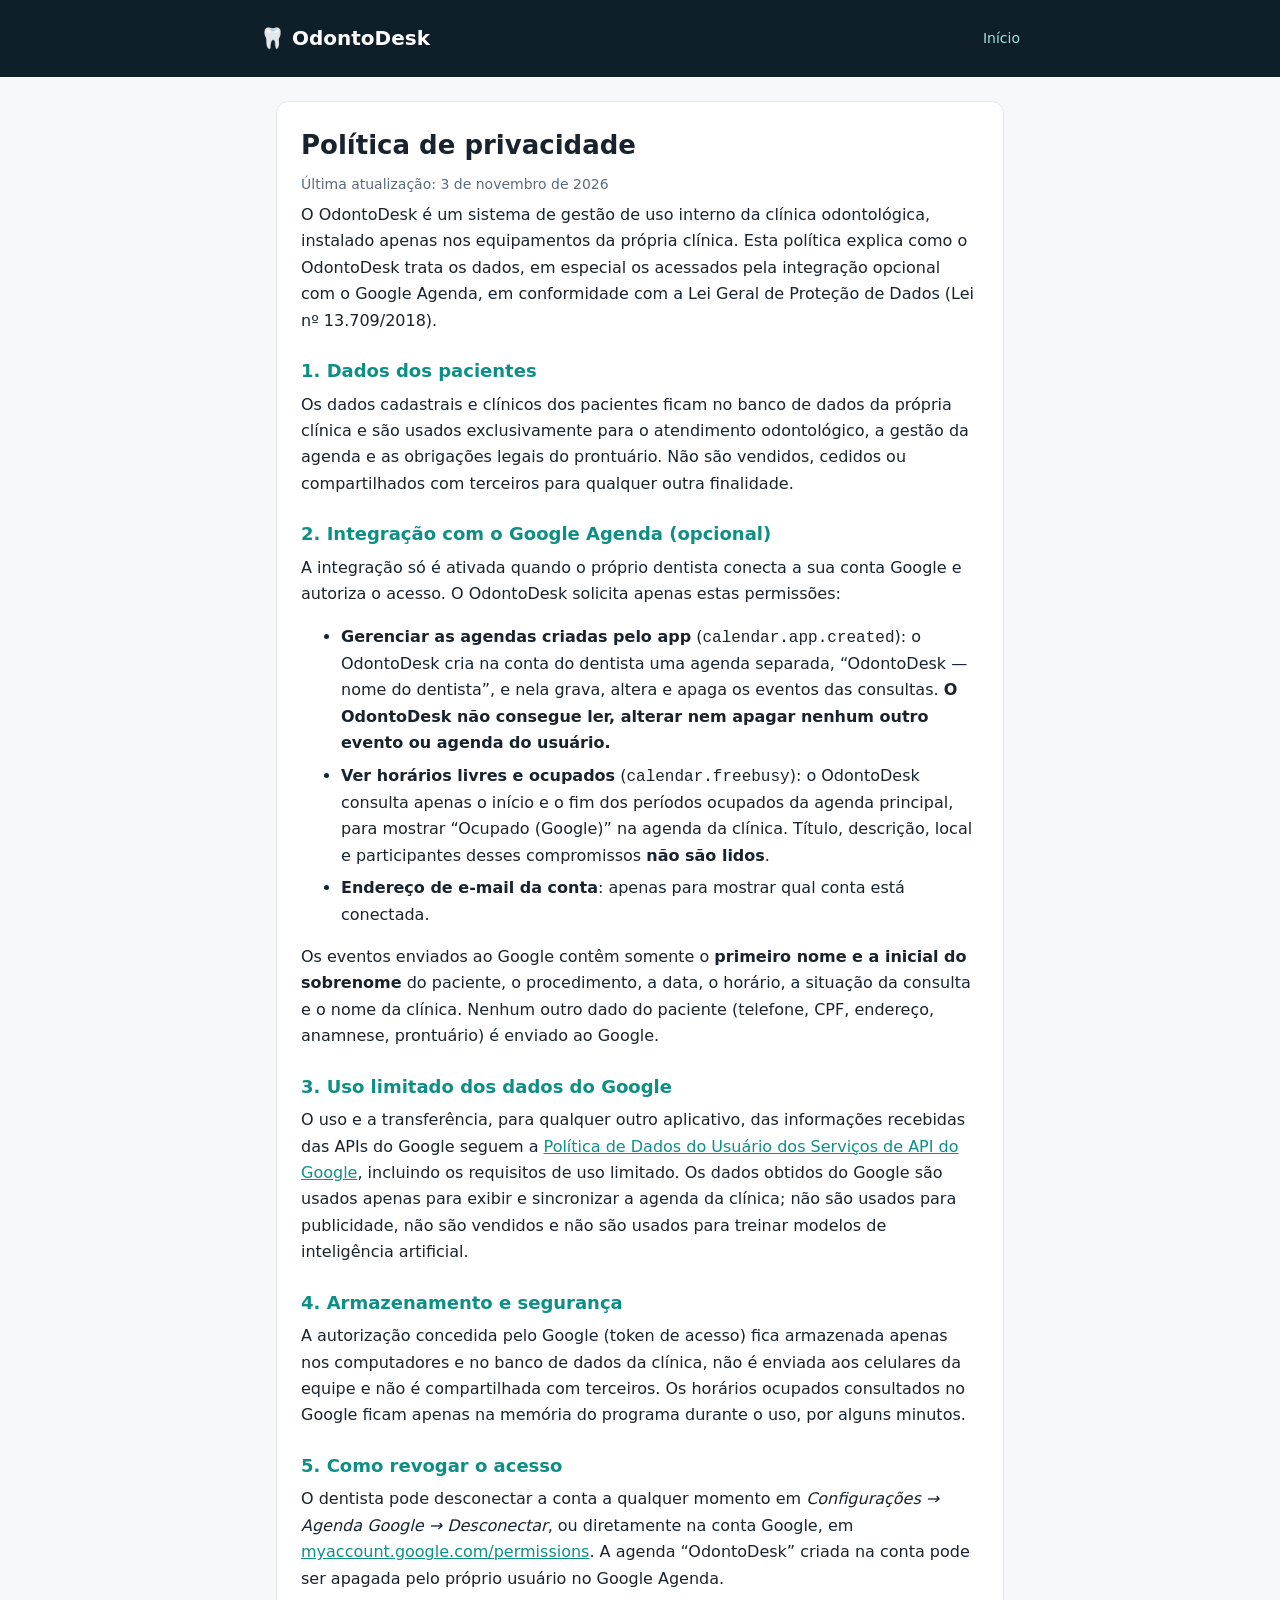
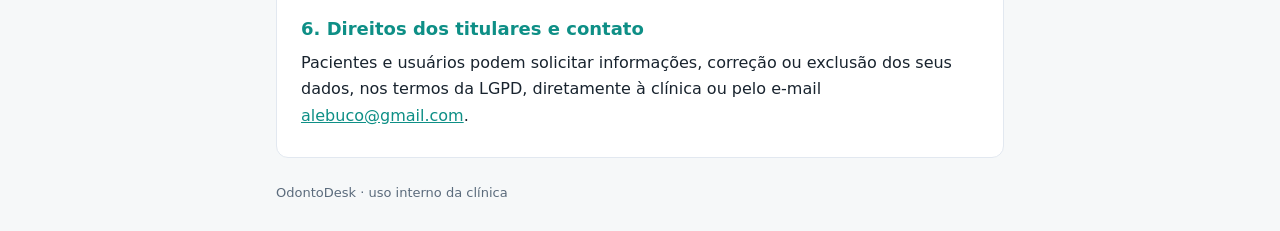
==== privacidade.html @ 3674aa11 "Add files via upload" ====
<!doctype html>
<html lang="pt-BR"><head><meta charset="utf-8"><meta name="viewport" content="width=device-width,initial-scale=1">
<title>Privacidade OdontoDesk</title><meta name="description" content="Política de privacidade do OdontoDesk e da integração com o Google Agenda."><link rel="stylesheet" href="estilo.css"></head>
<body><header><div class="in"><b>🦷 OdontoDesk</b><a href="index.html">Início</a></div></header>
<main><div class="card"><h1>Política de privacidade</h1><p class="muted">Última atualização: 3 de novembro de 2026</p>
<p>O OdontoDesk é um sistema de gestão de uso interno da clínica odontológica, instalado apenas nos equipamentos da própria clínica. Esta política explica como o OdontoDesk trata os dados, em especial os acessados pela integração opcional com o Google Agenda, em conformidade com a Lei Geral de Proteção de Dados (Lei nº 13.709/2018).</p>

<h2>1. Dados dos pacientes</h2>
<p>Os dados cadastrais e clínicos dos pacientes ficam no banco de dados da própria clínica e são usados exclusivamente para o atendimento odontológico, a gestão da agenda e as obrigações legais do prontuário. Não são vendidos, cedidos ou compartilhados com terceiros para qualquer outra finalidade.</p>

<h2>2. Integração com o Google Agenda (opcional)</h2>
<p>A integração só é ativada quando o próprio dentista conecta a sua conta Google e autoriza o acesso. O OdontoDesk solicita apenas estas permissões:</p>
<ul>
<li><b>Gerenciar as agendas criadas pelo app</b> (<code>calendar.app.created</code>): o OdontoDesk cria na conta do dentista uma agenda separada, “OdontoDesk — nome do dentista”, e nela grava, altera e apaga os eventos das consultas. <b>O OdontoDesk não consegue ler, alterar nem apagar nenhum outro evento ou agenda do usuário.</b></li>
<li><b>Ver horários livres e ocupados</b> (<code>calendar.freebusy</code>): o OdontoDesk consulta apenas o início e o fim dos períodos ocupados da agenda principal, para mostrar “Ocupado (Google)” na agenda da clínica. Título, descrição, local e participantes desses compromissos <b>não são lidos</b>.</li>
<li><b>Endereço de e-mail da conta</b>: apenas para mostrar qual conta está conectada.</li>
</ul>
<p>Os eventos enviados ao Google contêm somente o <b>primeiro nome e a inicial do sobrenome</b> do paciente, o procedimento, a data, o horário, a situação da consulta e o nome da clínica. Nenhum outro dado do paciente (telefone, CPF, endereço, anamnese, prontuário) é enviado ao Google.</p>

<h2>3. Uso limitado dos dados do Google</h2>
<p>O uso e a transferência, para qualquer outro aplicativo, das informações recebidas das APIs do Google seguem a <a href="https://developers.google.com/terms/api-services-user-data-policy">Política de Dados do Usuário dos Serviços de API do Google</a>, incluindo os requisitos de uso limitado. Os dados obtidos do Google são usados apenas para exibir e sincronizar a agenda da clínica; não são usados para publicidade, não são vendidos e não são usados para treinar modelos de inteligência artificial.</p>

<h2>4. Armazenamento e segurança</h2>
<p>A autorização concedida pelo Google (token de acesso) fica armazenada apenas nos computadores e no banco de dados da clínica, não é enviada aos celulares da equipe e não é compartilhada com terceiros. Os horários ocupados consultados no Google ficam apenas na memória do programa durante o uso, por alguns minutos.</p>

<h2>5. Como revogar o acesso</h2>
<p>O dentista pode desconectar a conta a qualquer momento em <i>Configurações → Agenda Google → Desconectar</i>, ou diretamente na conta Google, em <a href="https://myaccount.google.com/permissions">myaccount.google.com/permissions</a>. A agenda “OdontoDesk” criada na conta pode ser apagada pelo próprio usuário no Google Agenda.</p>

<h2>6. Direitos dos titulares e contato</h2>
<p>Pacientes e usuários podem solicitar informações, correção ou exclusão dos seus dados, nos termos da LGPD, diretamente à clínica ou pelo e-mail <a href="mailto:alebuco@gmail.com">alebuco@gmail.com</a>.</p>
</div></main>
<footer>OdontoDesk · uso interno da clínica</footer></body></html>
---- estilo.css ----
:root{--ink:#18232e;--muted:#5b6b7c;--accent:#0e8f86;--line:#e2e8f0;--bg:#f6f8f9}
*{box-sizing:border-box}body{margin:0;font:16px/1.65 system-ui,-apple-system,"Segoe UI",Roboto,sans-serif;color:var(--ink);background:var(--bg)}
header{background:#0f1f2a;color:#fff;padding:22px 16px}header .in{max-width:760px;margin:auto;display:flex;align-items:center;gap:12px}
header b{font-size:20px}header a{color:#9fe3dc;text-decoration:none;margin-left:auto;font-size:14px}
main{max-width:760px;margin:24px auto;padding:0 16px}.card{background:#fff;border:1px solid var(--line);border-radius:12px;padding:22px 24px;margin-bottom:18px}
h1{font-size:26px;margin:0 0 6px}h2{font-size:18px;margin:22px 0 6px;color:var(--accent)}p,li{margin:6px 0}.muted{color:var(--muted);font-size:14px}
a{color:var(--accent)}footer{max-width:760px;margin:0 auto 30px;padding:0 16px;color:var(--muted);font-size:13px}
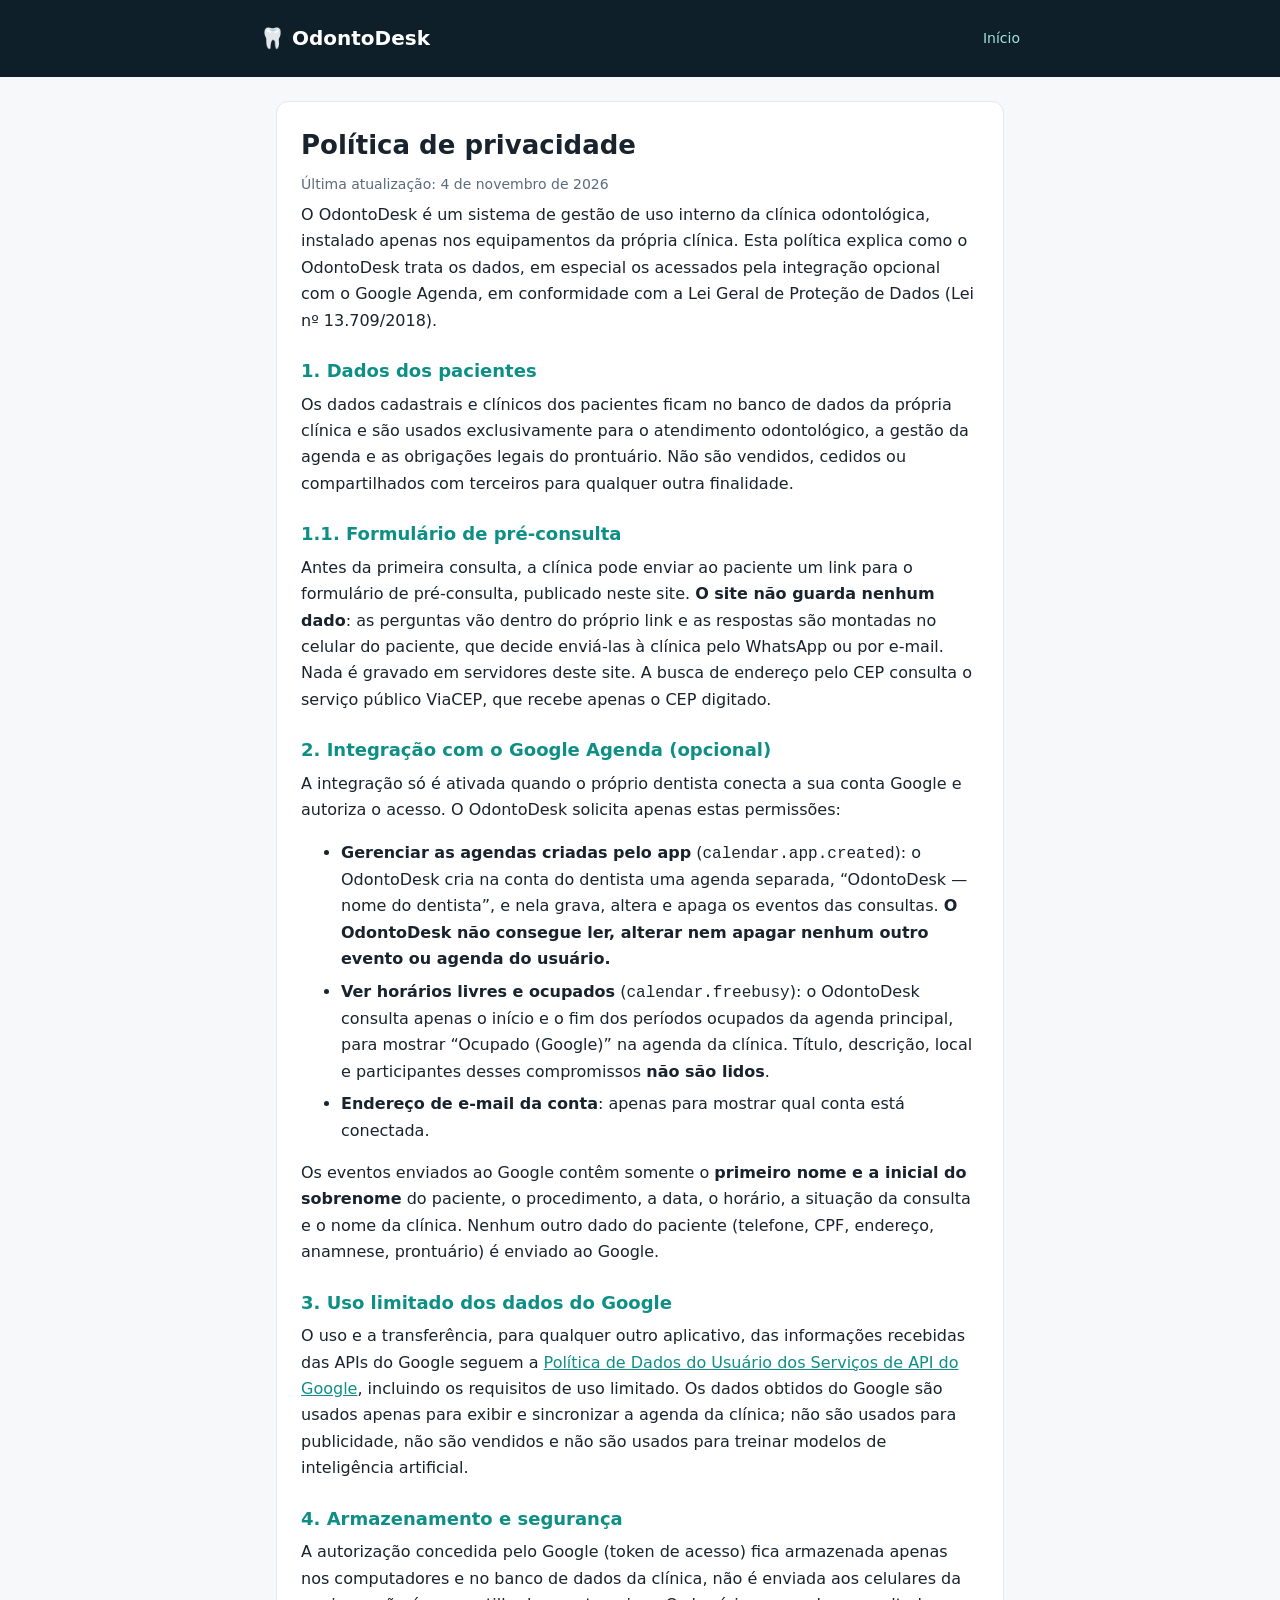
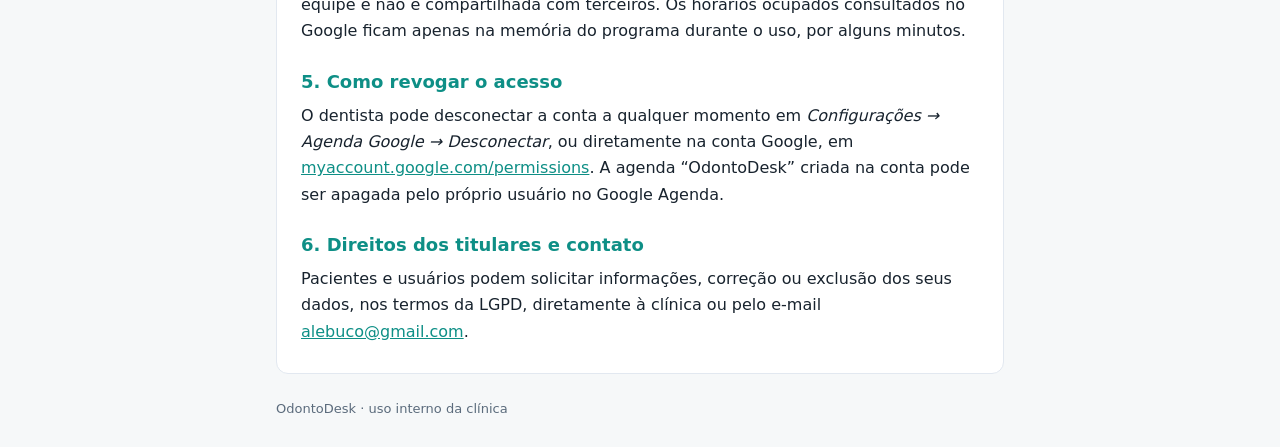
==== commit 8e6f27b4: "Add files via upload" ====
--- a/privacidade.html
+++ b/privacidade.html
@@ -2,11 +2,14 @@
 <html lang="pt-BR"><head><meta charset="utf-8"><meta name="viewport" content="width=device-width,initial-scale=1">
 <title>Privacidade OdontoDesk</title><meta name="description" content="Política de privacidade do OdontoDesk e da integração com o Google Agenda."><link rel="stylesheet" href="estilo.css"></head>
 <body><header><div class="in"><b>🦷 OdontoDesk</b><a href="index.html">Início</a></div></header>
-<main><div class="card"><h1>Política de privacidade</h1><p class="muted">Última atualização: 3 de novembro de 2026</p>
+<main><div class="card"><h1>Política de privacidade</h1><p class="muted">Última atualização: 4 de novembro de 2026</p>
 <p>O OdontoDesk é um sistema de gestão de uso interno da clínica odontológica, instalado apenas nos equipamentos da própria clínica. Esta política explica como o OdontoDesk trata os dados, em especial os acessados pela integração opcional com o Google Agenda, em conformidade com a Lei Geral de Proteção de Dados (Lei nº 13.709/2018).</p>
 
 <h2>1. Dados dos pacientes</h2>
 <p>Os dados cadastrais e clínicos dos pacientes ficam no banco de dados da própria clínica e são usados exclusivamente para o atendimento odontológico, a gestão da agenda e as obrigações legais do prontuário. Não são vendidos, cedidos ou compartilhados com terceiros para qualquer outra finalidade.</p>
+
+<h2>1.1. Formulário de pré-consulta</h2>
+<p>Antes da primeira consulta, a clínica pode enviar ao paciente um link para o formulário de pré-consulta, publicado neste site. <b>O site não guarda nenhum dado</b>: as perguntas vão dentro do próprio link e as respostas são montadas no celular do paciente, que decide enviá-las à clínica pelo WhatsApp ou por e-mail. Nada é gravado em servidores deste site. A busca de endereço pelo CEP consulta o serviço público ViaCEP, que recebe apenas o CEP digitado.</p>
 
 <h2>2. Integração com o Google Agenda (opcional)</h2>
 <p>A integração só é ativada quando o próprio dentista conecta a sua conta Google e autoriza o acesso. O OdontoDesk solicita apenas estas permissões:</p>
